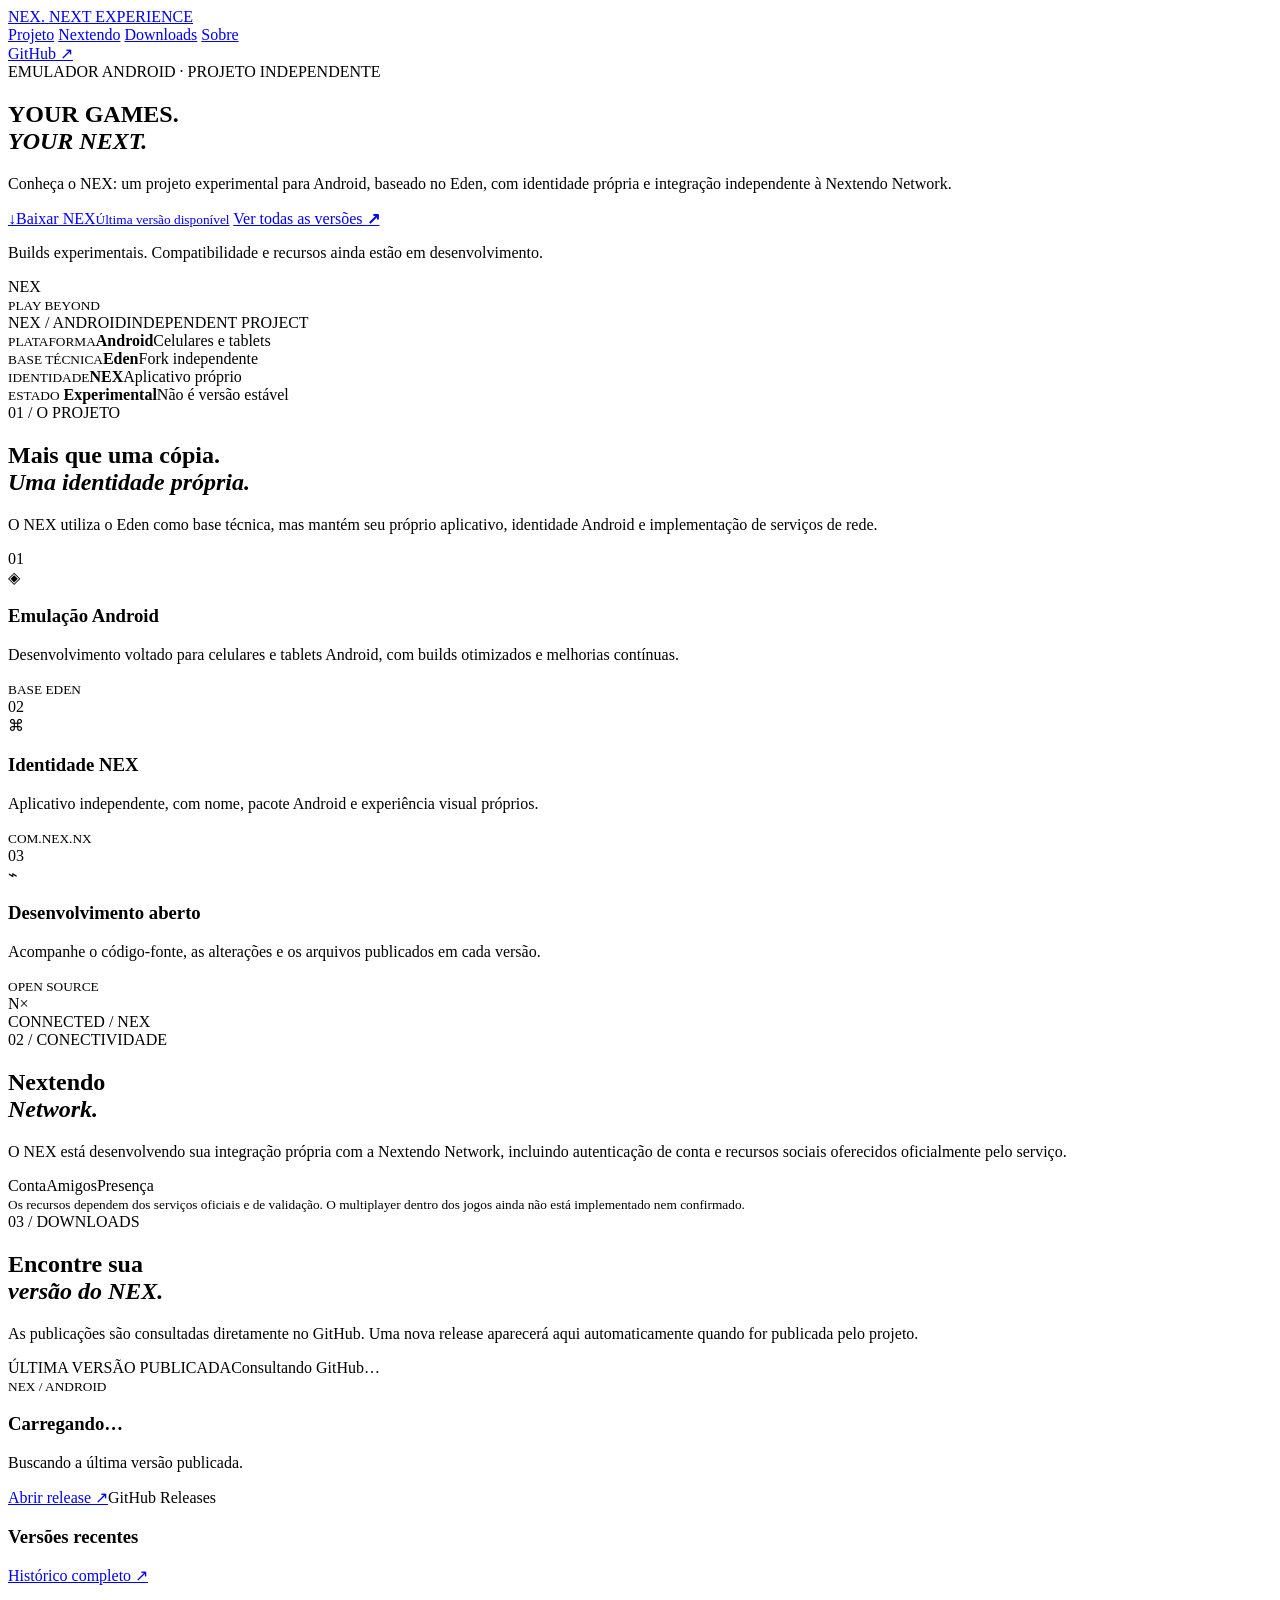
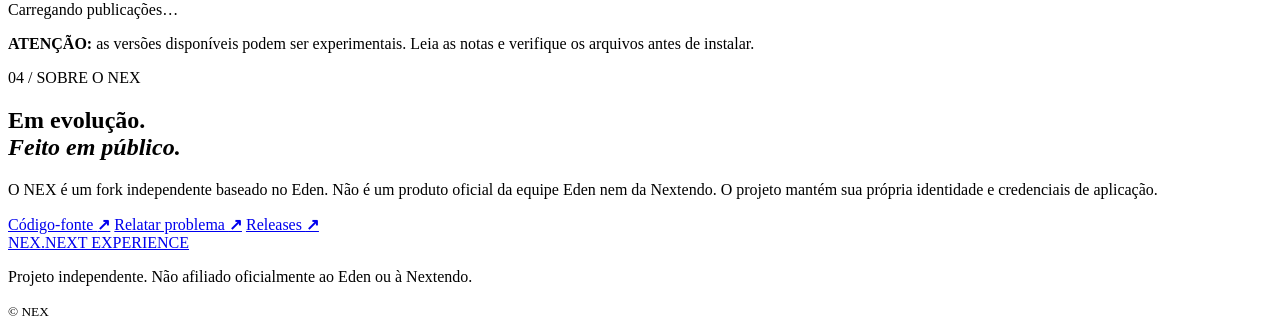
==== docs/index.html @ 20dc27fc "Add official NEX website homepage" ====
<!doctype html>
<html lang="pt-BR">
<head>
  <meta charset="utf-8">
  <meta name="viewport" content="width=device-width, initial-scale=1">
  <meta name="theme-color" content="#08090d">
  <meta name="description" content="NEX — emulador experimental para Android, baseado no Eden e com integração própria à Nextendo Network.">
  <meta property="og:title" content="NEX — Next Experience">
  <meta property="og:description" content="Conheça o projeto NEX, acompanhe as novidades e baixe as versões experimentais.">
  <meta property="og:type" content="website">
  <title>NEX — Next Experience</title>
  <link rel="stylesheet" href="styles.css">
  <script defer src="app.js"></script>
</head>
<body>
  <header class="topbar">
    <a class="brand" href="#home" aria-label="NEX início">
      <span class="brand-mark">NEX<span>.</span></span>
      <span class="brand-caption">NEXT EXPERIENCE</span>
    </a>
    <nav aria-label="Menu principal">
      <a href="#project">Projeto</a>
      <a href="#network">Nextendo</a>
      <a href="#downloads">Downloads</a>
      <a href="#about">Sobre</a>
    </nav>
    <a class="github-link" href="https://github.com/XDavi196/NEX" target="_blank" rel="noopener">GitHub <span>↗</span></a>
  </header>

  <main>
    <section class="hero wrap" id="home">
      <div class="hero-content">
        <div class="eyebrow"><i></i> EMULADOR ANDROID · PROJETO INDEPENDENTE</div>
        <h1>YOUR GAMES.<br><em>YOUR NEXT.</em></h1>
        <p class="lead">Conheça o NEX: um projeto experimental para Android, baseado no Eden, com identidade própria e integração independente à Nextendo Network.</p>
        <div class="hero-buttons">
          <a class="btn primary" id="hero-download" href="https://github.com/XDavi196/NEX/releases/latest"><b>↓</b><span>Baixar NEX<small id="hero-version">Última versão disponível</small></span></a>
          <a class="btn secondary" href="https://github.com/XDavi196/NEX/releases">Ver todas as versões <b>↗</b></a>
        </div>
        <p class="disclaimer">Builds experimentais. Compatibilidade e recursos ainda estão em desenvolvimento.</p>
      </div>
      <div class="hero-art" aria-label="Marca NEX">
        <div class="art-grid"></div><div class="orbit orbit-a"></div><div class="orbit orbit-b"></div>
        <div class="nex-logo">
          <div>NEX</div>
          <span class="logo-bars"><i></i><i></i><i></i></span>
          <small>PLAY BEYOND</small>
        </div>
        <span class="art-tag top">NEX / ANDROID</span><span class="art-tag bottom">INDEPENDENT PROJECT</span>
      </div>
    </section>

    <section class="stats wrap" aria-label="Informações do projeto">
      <div><small>PLATAFORMA</small><strong>Android</strong><span>Celulares e tablets</span></div>
      <div><small>BASE TÉCNICA</small><strong>Eden</strong><span>Fork independente</span></div>
      <div><small>IDENTIDADE</small><strong>NEX</strong><span>Aplicativo próprio</span></div>
      <div><small>ESTADO</small><strong><i class="state-dot"></i> Experimental</strong><span>Não é versão estável</span></div>
    </section>

    <section class="section wrap" id="project">
      <div class="section-title">
        <div><label>01 / O PROJETO</label><h2>Mais que uma cópia.<br><em>Uma identidade própria.</em></h2></div>
        <p>O NEX utiliza o Eden como base técnica, mas mantém seu próprio aplicativo, identidade Android e implementação de serviços de rede.</p>
      </div>
      <div class="cards">
        <article class="info-card featured"><span class="card-index">01</span><div class="card-symbol">◈</div><h3>Emulação Android</h3><p>Desenvolvimento voltado para celulares e tablets Android, com builds otimizados e melhorias contínuas.</p><small>BASE EDEN</small></article>
        <article class="info-card"><span class="card-index">02</span><div class="card-symbol">⌘</div><h3>Identidade NEX</h3><p>Aplicativo independente, com nome, pacote Android e experiência visual próprios.</p><small>COM.NEX.NX</small></article>
        <article class="info-card"><span class="card-index">03</span><div class="card-symbol">⌁</div><h3>Desenvolvimento aberto</h3><p>Acompanhe o código-fonte, as alterações e os arquivos publicados em cada versão.</p><small>OPEN SOURCE</small></article>
      </div>
    </section>

    <section class="network" id="network">
      <div class="network-inner wrap">
        <div class="network-art"><div class="network-glyph">N<span>×</span></div><span>CONNECTED / NEX</span></div>
        <div class="network-copy">
          <label>02 / CONECTIVIDADE</label>
          <h2>Nextendo<br><em>Network.</em></h2>
          <p>O NEX está desenvolvendo sua integração própria com a Nextendo Network, incluindo autenticação de conta e recursos sociais oferecidos oficialmente pelo serviço.</p>
          <div class="chips"><span>Conta</span><span>Amigos</span><span>Presença</span></div>
          <small>Os recursos dependem dos serviços oficiais e de validação. O multiplayer dentro dos jogos ainda não está implementado nem confirmado.</small>
        </div>
      </div>
    </section>

    <section class="section downloads wrap" id="downloads">
      <div class="section-title">
        <div><label>03 / DOWNLOADS</label><h2>Encontre sua<br><em>versão do NEX.</em></h2></div>
        <p>As publicações são consultadas diretamente no GitHub. Uma nova release aparecerá aqui automaticamente quando for publicada pelo projeto.</p>
      </div>
      <div class="latest">
        <div class="latest-head"><span><i></i> ÚLTIMA VERSÃO PUBLICADA</span><time id="latest-date">Consultando GitHub…</time></div>
        <div class="latest-body">
          <div><small>NEX / ANDROID</small><h3 id="latest-version">Carregando…</h3><p id="latest-description">Buscando a última versão publicada.</p></div>
          <div class="download-action"><a class="btn primary" id="latest-download" href="https://github.com/XDavi196/NEX/releases/latest">Abrir release ↗</a><span id="latest-size">GitHub Releases</span></div>
        </div>
        <div id="release-assets" class="assets"></div>
      </div>
      <div class="list-heading"><h3>Versões recentes</h3><a href="https://github.com/XDavi196/NEX/releases" target="_blank" rel="noopener">Histórico completo ↗</a></div>
      <div id="release-list" class="release-list" aria-live="polite"><p class="loading">Carregando publicações…</p></div>
      <p class="warning"><b>ATENÇÃO:</b> as versões disponíveis podem ser experimentais. Leia as notas e verifique os arquivos antes de instalar.</p>
    </section>

    <section class="section wrap about" id="about">
      <div><label>04 / SOBRE O NEX</label><h2>Em evolução.<br><em>Feito em público.</em></h2></div>
      <div class="about-copy">
        <p>O NEX é um fork independente baseado no Eden. Não é um produto oficial da equipe Eden nem da Nextendo. O projeto mantém sua própria identidade e credenciais de aplicação.</p>
        <div class="about-links">
          <a href="https://github.com/XDavi196/NEX" target="_blank" rel="noopener">Código-fonte <b>↗</b></a>
          <a href="https://github.com/XDavi196/NEX/issues" target="_blank" rel="noopener">Relatar problema <b>↗</b></a>
          <a href="https://github.com/XDavi196/NEX/releases" target="_blank" rel="noopener">Releases <b>↗</b></a>
        </div>
      </div>
    </section>
  </main>

  <footer class="footer wrap">
    <a class="brand" href="#home"><span class="brand-mark">NEX<span>.</span></span><span class="brand-caption">NEXT EXPERIENCE</span></a>
    <p>Projeto independente. Não afiliado oficialmente ao Eden ou à Nextendo.</p>
    <small>© <span id="year"></span> NEX</small>
  </footer>
</body>
</html>
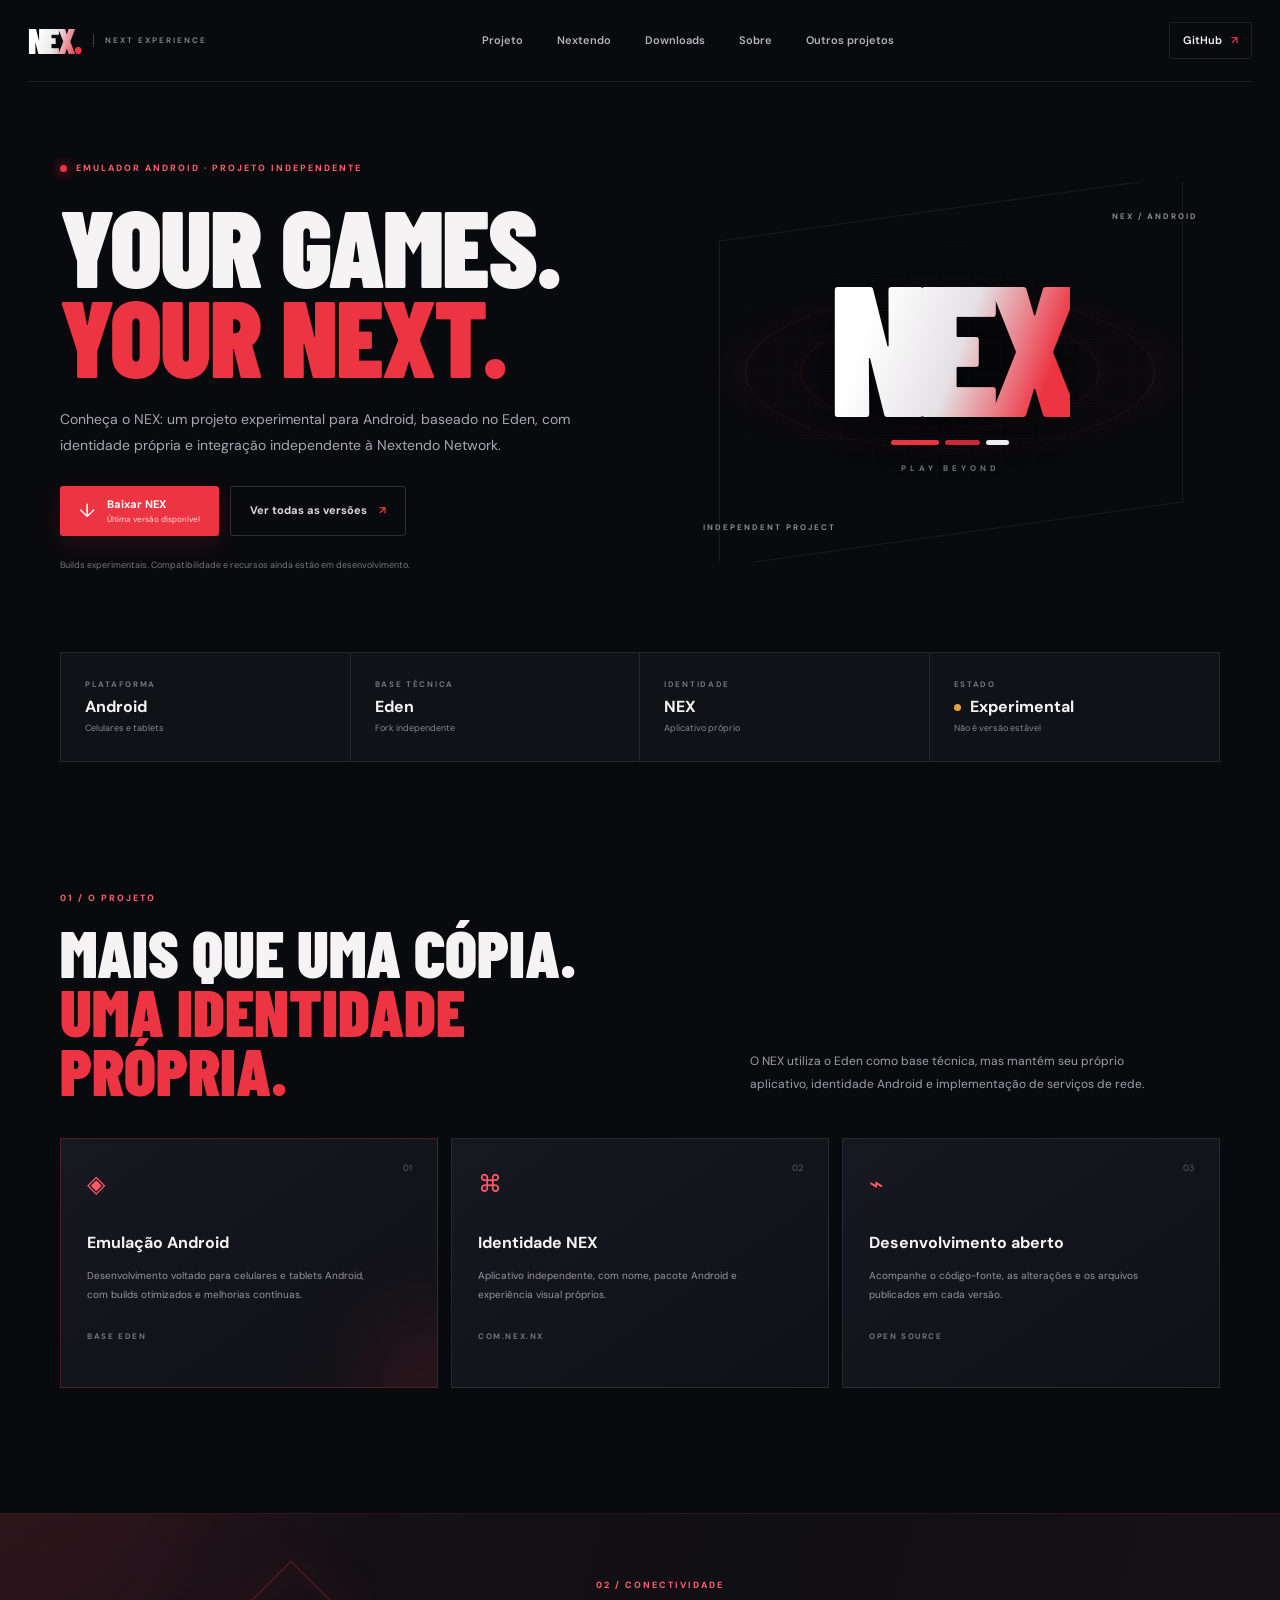
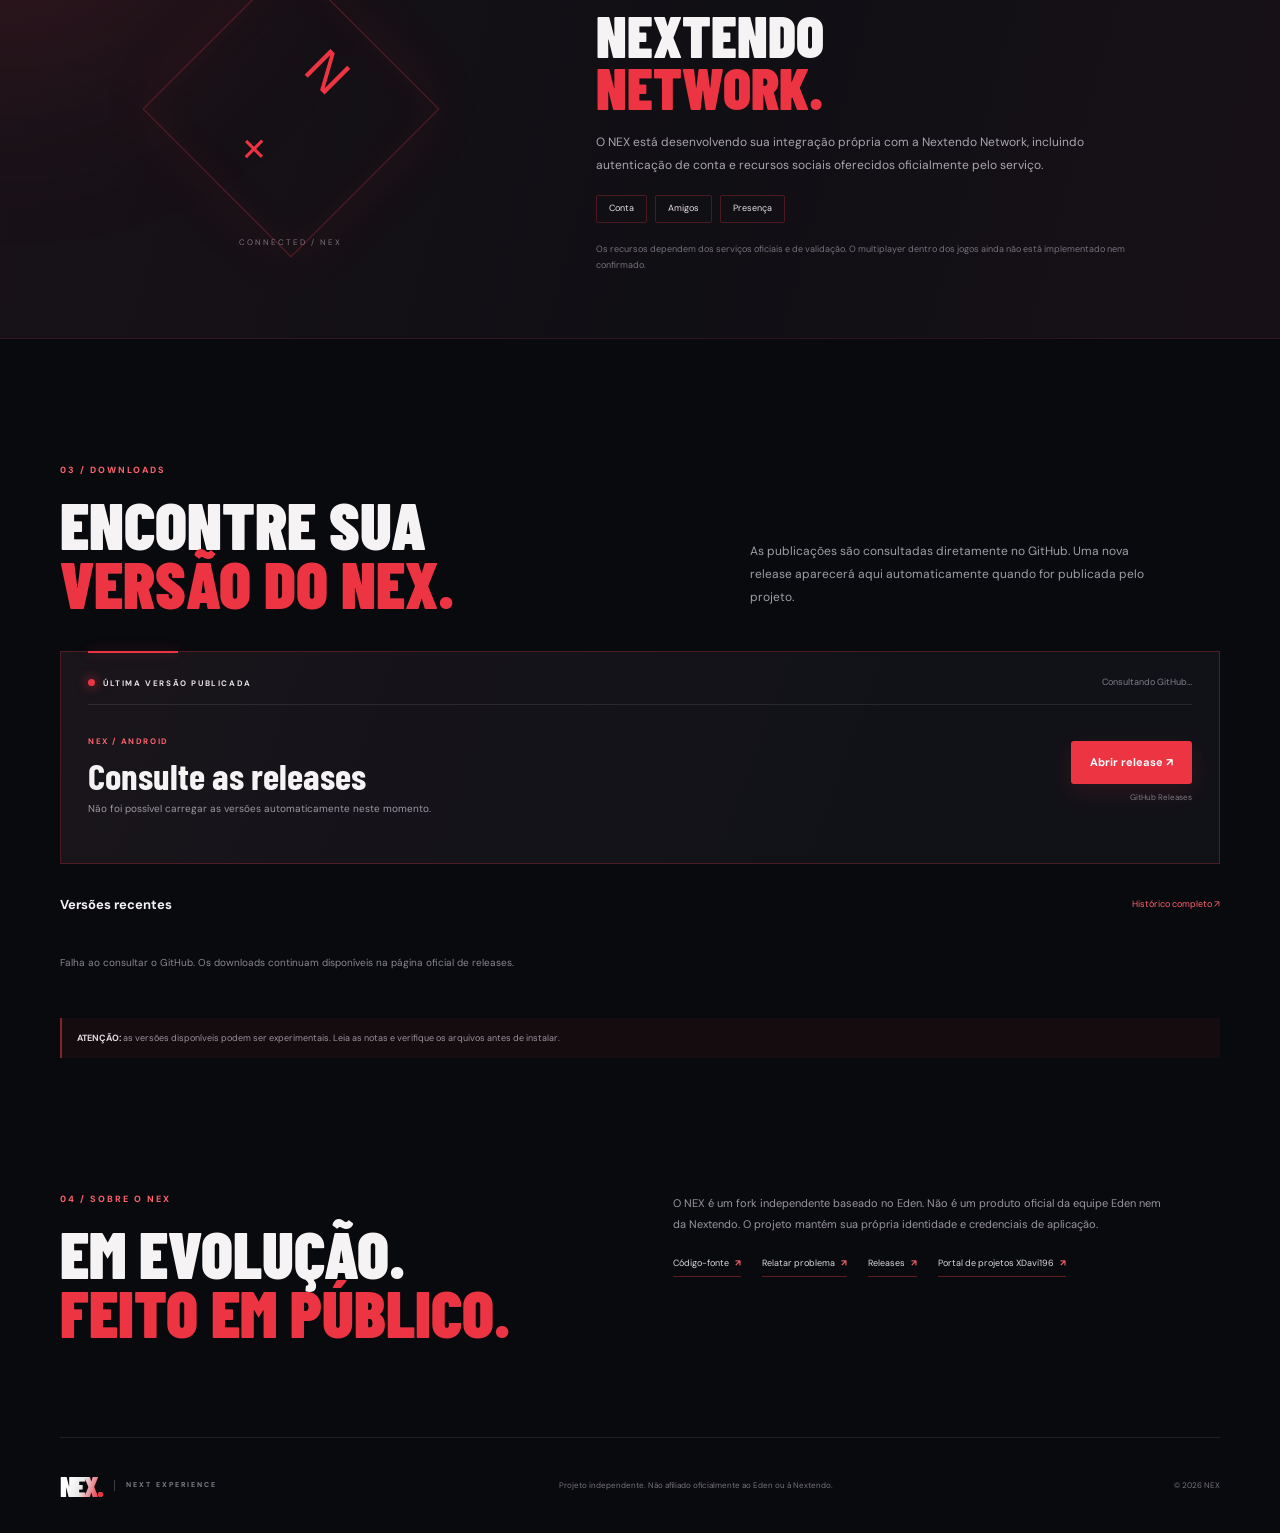
==== commit 548e99d5: "Link NEX homepage to the XDavi196 projects and builds portal" ====
--- a/docs/index.html
+++ b/docs/index.html
@@ -23,6 +23,7 @@
       <a href="#network">Nextendo</a>
       <a href="#downloads">Downloads</a>
       <a href="#about">Sobre</a>
+      <a href="builds/">Outros projetos</a>
     </nav>
     <a class="github-link" href="https://github.com/XDavi196/NEX" target="_blank" rel="noopener">GitHub <span>↗</span></a>
   </header>
@@ -108,6 +109,7 @@
           <a href="https://github.com/XDavi196/NEX" target="_blank" rel="noopener">Código-fonte <b>↗</b></a>
           <a href="https://github.com/XDavi196/NEX/issues" target="_blank" rel="noopener">Relatar problema <b>↗</b></a>
           <a href="https://github.com/XDavi196/NEX/releases" target="_blank" rel="noopener">Releases <b>↗</b></a>
+          <a href="builds/">Portal de projetos XDavi196 <b>↗</b></a>
         </div>
       </div>
     </section>
--- a/docs/styles.css
+++ b/docs/styles.css
@@ -0,0 +1,14 @@
+@import url('https://fonts.googleapis.com/css2?family=Barlow+Condensed:wght@600;700;800;900&family=DM+Sans:wght@400;500;600;700&display=swap');
+:root{--bg:#090a0e;--panel:#121319;--panel2:#171820;--text:#f5f3f4;--muted:#a09da7;--dim:#77747e;--red:#ed3442;--line:rgba(255,255,255,.09);--width:1160px}
+*{box-sizing:border-box}html{scroll-behavior:smooth;scroll-padding-top:88px}body{margin:0;background:var(--bg);color:var(--text);font-family:'DM Sans',system-ui,sans-serif;line-height:1.55}a{color:inherit;text-decoration:none}::selection{background:#ed344255}.wrap{width:min(var(--width),calc(100% - 56px));margin-inline:auto}
+.topbar{height:82px;width:min(1300px,calc(100% - 56px));margin:auto;display:flex;align-items:center;justify-content:space-between;border-bottom:1px solid var(--line)}.brand{display:flex;align-items:center;gap:12px}.brand-mark{font-family:'Barlow Condensed',Impact,sans-serif;font-size:35px;line-height:1;font-weight:900;letter-spacing:-2px;background:linear-gradient(110deg,#fff 20%,#e9e7e8 52%,var(--red) 92%);color:transparent;background-clip:text;-webkit-background-clip:text}.brand-mark span{color:var(--red)}.brand-caption{font-size:8px;letter-spacing:2px;font-weight:700;color:#817e88;border-left:1px solid #3b3941;padding-left:11px}.topbar nav{display:flex;gap:34px}.topbar nav a,.github-link{font-size:11px;color:#b5b1bb;font-weight:600}.topbar nav a:hover,.github-link:hover{color:#fff}.github-link{padding:9px 13px;border:1px solid var(--line);border-radius:3px;color:#f5f3f4}.github-link span{color:var(--red);margin-left:6px}
+.hero{display:grid;grid-template-columns:1.05fr .95fr;align-items:center;gap:25px;padding-top:80px;padding-bottom:70px;min-height:550px}.eyebrow,label{color:#ff626d;font-size:9px;font-weight:700;letter-spacing:2px}.eyebrow{display:flex;gap:9px;align-items:center;margin-bottom:24px}.eyebrow i,.latest-head i{width:7px;height:7px;background:var(--red);border-radius:50%;display:inline-block;box-shadow:0 0 12px var(--red)}h1,h2,.nex-logo>div{font-family:'Barlow Condensed',Impact,sans-serif;text-transform:uppercase;font-weight:900}h1{font-size:clamp(70px,8.4vw,110px);line-height:.84;letter-spacing:-2px;margin:0 0 25px}h1 em,h2 em{color:var(--red);font-style:normal}.lead{color:#aaa7b1;max-width:510px;font-size:14px;line-height:1.9;margin-bottom:27px}.hero-buttons{display:flex;gap:11px;flex-wrap:wrap}.btn{min-height:50px;padding:0 19px;border-radius:3px;display:inline-flex;align-items:center;justify-content:center;gap:12px;font-size:11px;font-weight:700;transition:.2s}.btn:hover{transform:translateY(-2px)}.primary{background:var(--red);color:#fff;box-shadow:0 8px 25px #ed344222}.primary:hover{background:#ff4856}.primary>span{display:flex;flex-direction:column}.primary small{font-size:8px;color:#ffffffb8;font-weight:500;text-align:left}.primary>b{font-size:19px;font-weight:400}.secondary{border:1px solid #ffffff26;color:#ddd9df}.secondary:hover{border-color:#ffffff66}.secondary b{color:var(--red)}.disclaimer{margin-top:23px;color:#77747d;font-size:9px}
+.hero-art{min-height:380px;position:relative;display:grid;place-items:center;overflow:hidden;isolation:isolate}.art-grid{position:absolute;inset:0;background-image:linear-gradient(#ffffff09 1px,transparent 1px),linear-gradient(90deg,#ffffff09 1px,transparent 1px);background-size:32px 32px;mask-image:radial-gradient(ellipse,black 8%,transparent 72%)}.hero-art:before{content:"";position:absolute;inset:7%;border:1px solid #ffffff12;transform:skewY(-8deg)}.orbit{position:absolute;width:300px;height:300px;border:1px solid #ed34422b;border-radius:50%;transform:rotateX(68deg) rotateZ(-26deg);box-shadow:inset 0 0 50px #ed34420b,0 0 60px #ed34420d}.orbit-b{width:410px;height:410px;border-color:#ffffff12;transform:rotateX(68deg) rotateZ(25deg)}.nex-logo{text-align:center;position:relative;filter:drop-shadow(0 20px 35px #000b)}.nex-logo>div{font-size:clamp(120px,16vw,185px);letter-spacing:-11px;line-height:.8;background:linear-gradient(110deg,#fff 20%,#e4e1e4 54%,#ed3442 88%);color:transparent;background-clip:text;-webkit-background-clip:text}.logo-bars{display:flex;justify-content:center;gap:6px;margin-top:23px}.logo-bars i{display:block;width:48px;height:5px;border-radius:8px;background:var(--red)}.logo-bars i:nth-child(2){width:35px;background:#c92836}.logo-bars i:nth-child(3){width:23px;background:#eee}.nex-logo small{display:block;color:#77747e;font-size:8px;letter-spacing:4px;font-weight:700;margin-top:17px}.art-tag{position:absolute;color:#8e8a95;font-size:8px;letter-spacing:2px;font-weight:700}.art-tag.top{top:28px;right:22px}.art-tag.bottom{bottom:28px;left:22px}
+.stats{display:grid;grid-template-columns:repeat(4,1fr);background:#111218;border:1px solid var(--line);margin-bottom:130px}.stats>div{min-height:108px;padding:20px 24px;border-right:1px solid var(--line);display:flex;flex-direction:column;justify-content:center}.stats>div:last-child{border:0}.stats small{font-size:8px;letter-spacing:1.7px;color:#77747e;font-weight:700}.stats strong{font-size:16px;margin-top:5px}.stats span{font-size:9px;color:#898590;margin-top:2px}.state-dot{display:inline-block;width:7px;height:7px;border-radius:50%;background:#e9a13c;margin:0 5px 1px 0}
+.section{padding-bottom:125px}.section-title{display:grid;grid-template-columns:1.15fr .85fr;gap:55px;align-items:end;margin-bottom:38px}.section-title label,.about label,.network-copy label{display:block;margin-bottom:16px}.section-title h2,.about h2,.network h2{font-size:clamp(45px,5.2vw,66px);line-height:.9;margin:0}.section-title>p{color:var(--muted);font-size:12px;line-height:1.9;max-width:410px;margin:0 0 4px}.cards{display:grid;grid-template-columns:repeat(3,1fr);gap:13px}.info-card{position:relative;min-height:250px;padding:26px;background:linear-gradient(145deg,#171820,#101116);border:1px solid var(--line);overflow:hidden}.info-card.featured{border-color:#ed344244}.info-card.featured:after{content:"";position:absolute;width:150px;height:150px;right:-70px;bottom:-70px;border-radius:50%;background:#ed34421b;filter:blur(35px)}.card-index{position:absolute;right:25px;top:23px;color:#5c5963;font-size:9px}.card-symbol{font-size:24px;color:#ff5a67;margin-bottom:29px}.info-card h3{font-size:16px;margin:0 0 10px}.info-card p{color:#98949f;font-size:10px;line-height:1.9;max-width:280px;margin-bottom:18px}.info-card>small{font-size:8px;letter-spacing:1.6px;color:#77747e;font-weight:700}
+.network{background:linear-gradient(105deg,#181218,#100f14 55%,#171117);border-block:1px solid #ed344224;position:relative;overflow:hidden}.network:before{content:"";position:absolute;width:450px;height:450px;left:-210px;top:-280px;border-radius:50%;background:#ed34421b;filter:blur(90px)}.network-inner{min-height:420px;padding:65px 0;display:grid;grid-template-columns:.85fr 1.15fr;gap:75px;align-items:center;position:relative}.network-art{height:265px;display:flex;flex-direction:column;align-items:center;justify-content:center;gap:22px}.network-glyph{width:210px;height:210px;border:1px solid #ed344255;transform:rotate(45deg);display:grid;place-items:center;box-shadow:0 0 65px #ed344214,inset 0 0 40px #ed34420d;color:#ed3442;font-size:52px}.network-glyph span{transform:rotate(-45deg);font-weight:300}.network-art>span{font-size:8px;color:#77747e;letter-spacing:2px}.network-copy h2{font-size:58px;margin:0 0 18px}.network-copy>p{max-width:520px;color:#aaa5af;font-size:12px;line-height:1.9}.chips{display:flex;gap:8px;margin:18px 0}.chips span{padding:6px 12px;border:1px solid #ed344247;color:#e8dfe4;font-size:9px;border-radius:2px}.network-copy>small{display:block;color:#77727e;font-size:9px;line-height:1.8;max-width:540px}
+.downloads{padding-top:125px}.latest{border:1px solid #ed344244;background:linear-gradient(110deg,#19151b,#111218 68%);padding:24px 27px;position:relative}.latest:before{content:"";position:absolute;top:-1px;left:27px;width:90px;height:2px;background:var(--red);box-shadow:0 0 12px #ed344266}.latest-head{display:flex;justify-content:space-between;gap:15px;align-items:center;border-bottom:1px solid var(--line);padding-bottom:14px}.latest-head>span{display:flex;align-items:center;gap:8px;color:#e7e2e6;font-size:8px;letter-spacing:1.6px;font-weight:700}.latest-head time{font-size:9px;color:#827e88}.latest-body{display:flex;justify-content:space-between;align-items:center;gap:25px;padding:22px 0}.latest-body>div:first-child>small{color:#ff626d;font-size:8px;letter-spacing:1.6px;font-weight:700}.latest-body h3{font-family:'Barlow Condensed',sans-serif;font-size:37px;line-height:1.1;margin:4px 0}.latest-body p{color:#9e99a3;font-size:10px;line-height:1.7;max-width:600px;margin:0}.download-action{display:flex;flex-direction:column;align-items:flex-end;gap:7px;flex-shrink:0}.download-action .btn{min-height:43px}.download-action>span{color:#7d7882;font-size:8px}.assets{display:flex;gap:8px;flex-wrap:wrap}.asset{font-size:9px;color:#b9b4bd;border:1px solid var(--line);background:#ffffff08;padding:7px 10px;border-radius:2px}.asset:hover{border-color:#ed344266;color:white}.list-heading{display:flex;justify-content:space-between;align-items:center;margin:31px 0 13px}.list-heading h3{font-size:13px;margin:0}.list-heading>a{font-size:9px;color:#ff626d}.release-list{display:grid;gap:8px}.release-row{display:flex;justify-content:space-between;align-items:center;gap:18px;background:#111218;border:1px solid var(--line);padding:13px 16px;transition:.2s}.release-row:hover{border-color:#ed344244;transform:translateX(2px)}.release-row-main{display:flex;align-items:center;gap:12px;min-width:0}.release-icon{height:32px;width:32px;flex-shrink:0;display:grid;place-items:center;background:#ed34421a;color:#ff606c}.release-row h4{font-size:11px;margin:0 0 3px;overflow-wrap:anywhere}.release-row p{font-size:8px;color:#817d87;margin:0}.release-row>a{font-size:9px;color:#dad5dc;white-space:nowrap}.release-row>a b{color:var(--red);margin-left:5px}.loading,.error{font-size:10px;color:#8a8590;padding:17px 0}.warning{background:#ed34420c;border-left:2px solid #ed344288;color:#99939d;padding:12px 15px;margin:20px 0 0;font-size:9px;line-height:1.8}.warning b{color:#e0d9df}
+.about{display:grid;grid-template-columns:1fr 1fr;gap:65px;padding-top:10px;padding-bottom:95px;border-bottom:1px solid var(--line)}.about-copy>p{font-size:11px;line-height:1.9;color:#9a95a0;margin:0 0 22px;max-width:500px}.about-links{display:flex;flex-wrap:wrap;gap:12px 21px}.about-links a{font-size:9px;color:#ddd8df;border-bottom:1px solid #ed344266;padding-bottom:5px}.about-links b{color:#ff626d;margin-left:4px}.footer{min-height:95px;display:flex;justify-content:space-between;align-items:center;gap:20px}.footer .brand-mark{font-size:29px}.footer .brand-caption{font-size:7px}.footer p,.footer>small{font-size:8px;color:#77727d;margin:0}
+@media(max-width:850px){.topbar nav{gap:17px}.hero{grid-template-columns:1fr .8fr}.hero-art{min-height:320px}.section-title{gap:25px}.network-inner{gap:35px}.stats{margin-bottom:95px}}
+@media(max-width:650px){.wrap,.topbar{width:calc(100% - 36px)}.topbar{height:70px}.brand-mark{font-size:30px}.brand-caption{font-size:7px;letter-spacing:1.3px}.topbar nav{display:none}.github-link{font-size:9px;padding:8px 10px}.hero{grid-template-columns:1fr;padding-top:65px;padding-bottom:48px}.hero-art{min-height:260px;margin-top:25px}.nex-logo>div{font-size:135px}.orbit{width:230px;height:230px}.orbit-b{width:310px;height:310px}.stats{grid-template-columns:1fr 1fr;margin-bottom:80px}.stats>div{min-height:88px;padding:14px 16px}.stats>div:nth-child(2){border-right:0}.stats>div:nth-child(-n+2){border-bottom:1px solid var(--line)}.section{padding-bottom:85px}.section-title{grid-template-columns:1fr;gap:15px;margin-bottom:26px}.section-title h2,.about h2{font-size:50px}.section-title>p{font-size:11px}.cards{grid-template-columns:1fr}.info-card{min-height:205px}.network-inner{grid-template-columns:1fr;gap:35px;padding:50px 0}.network-art{height:190px}.network-glyph{width:150px;height:150px;font-size:42px}.network-copy h2{font-size:52px}.downloads{padding-top:80px}.latest{padding:18px 15px}.latest-head{align-items:flex-start;flex-direction:column;gap:7px}.latest-body{flex-direction:column;align-items:flex-start;gap:17px}.latest-body h3{font-size:33px}.download-action{align-items:flex-start}.release-row{padding:11px}.release-row>a{font-size:8px}.about{grid-template-columns:1fr;gap:20px;padding-bottom:60px}.footer{padding:22px 0;flex-wrap:wrap}.footer p{order:3;width:100%}}
+@media(prefers-reduced-motion:reduce){html{scroll-behavior:auto}*,*:before,*:after{animation-duration:.01ms!important;transition-duration:.01ms!important}}
